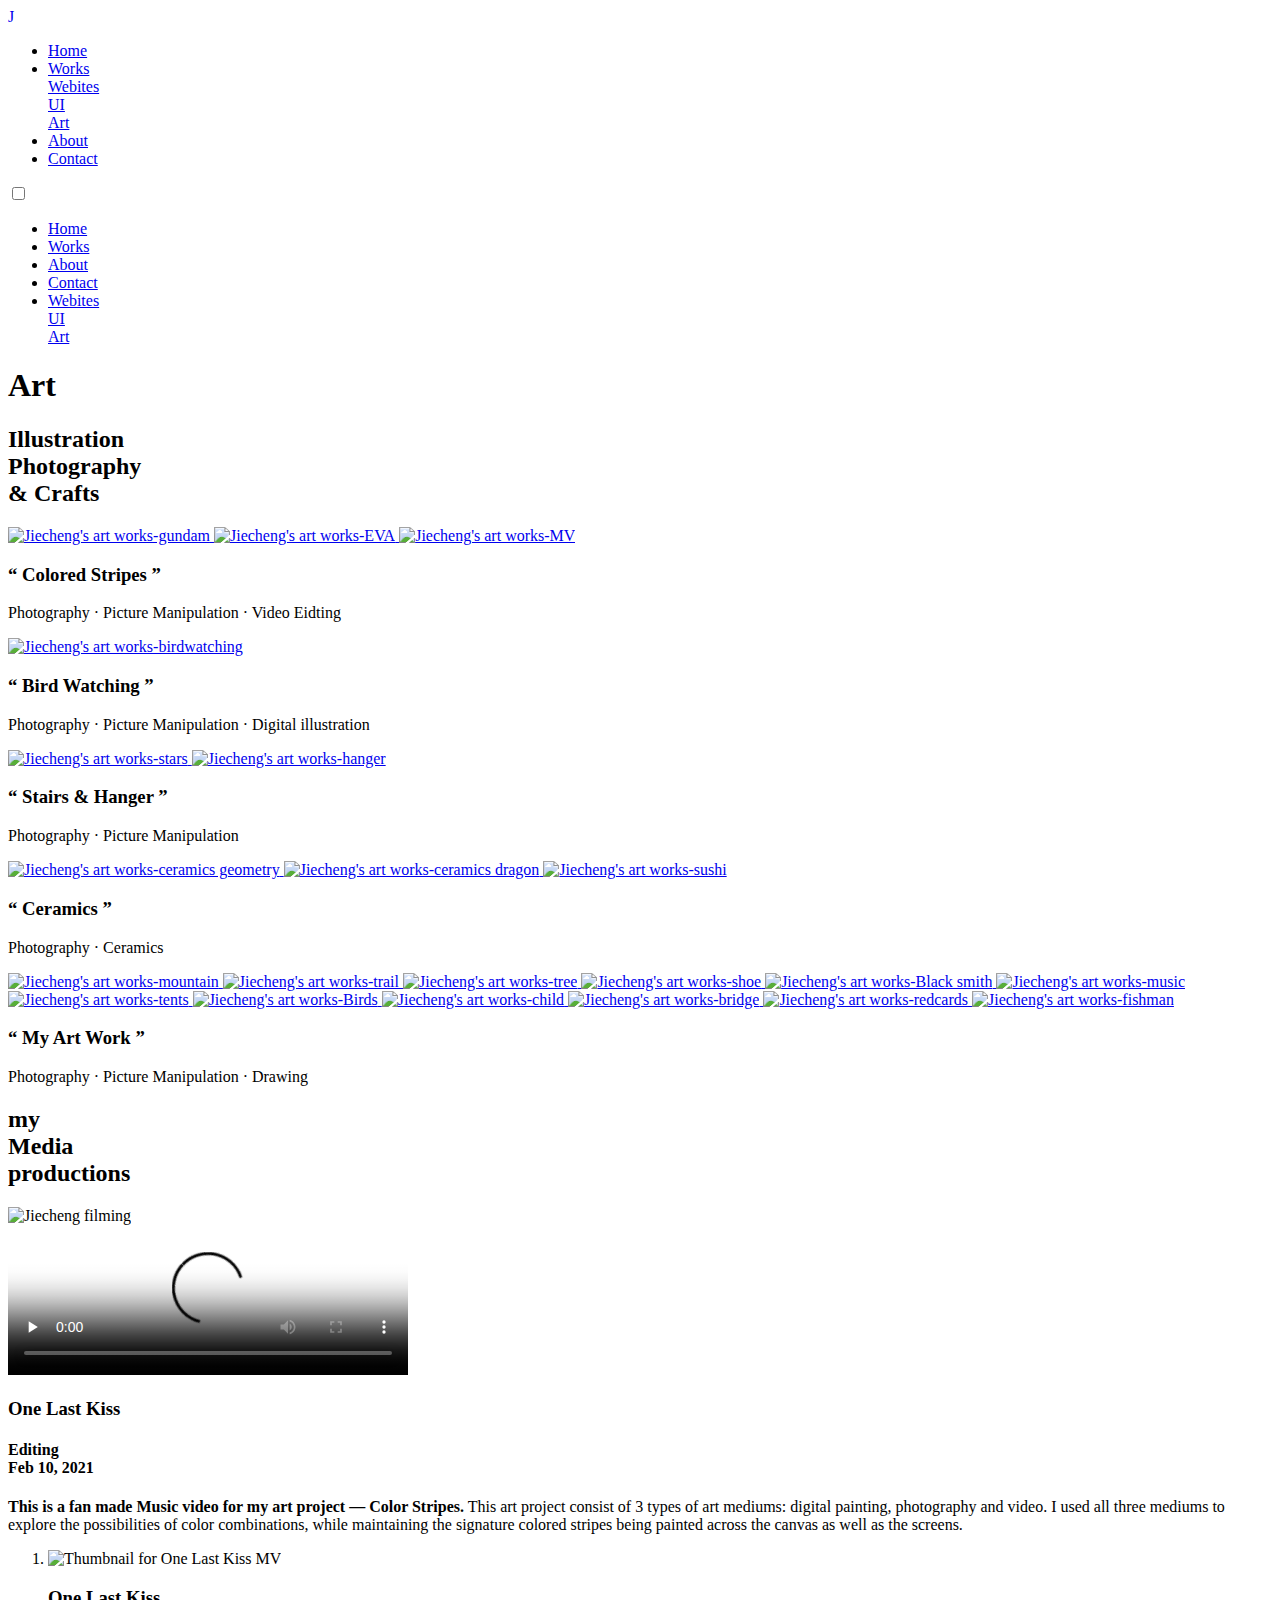
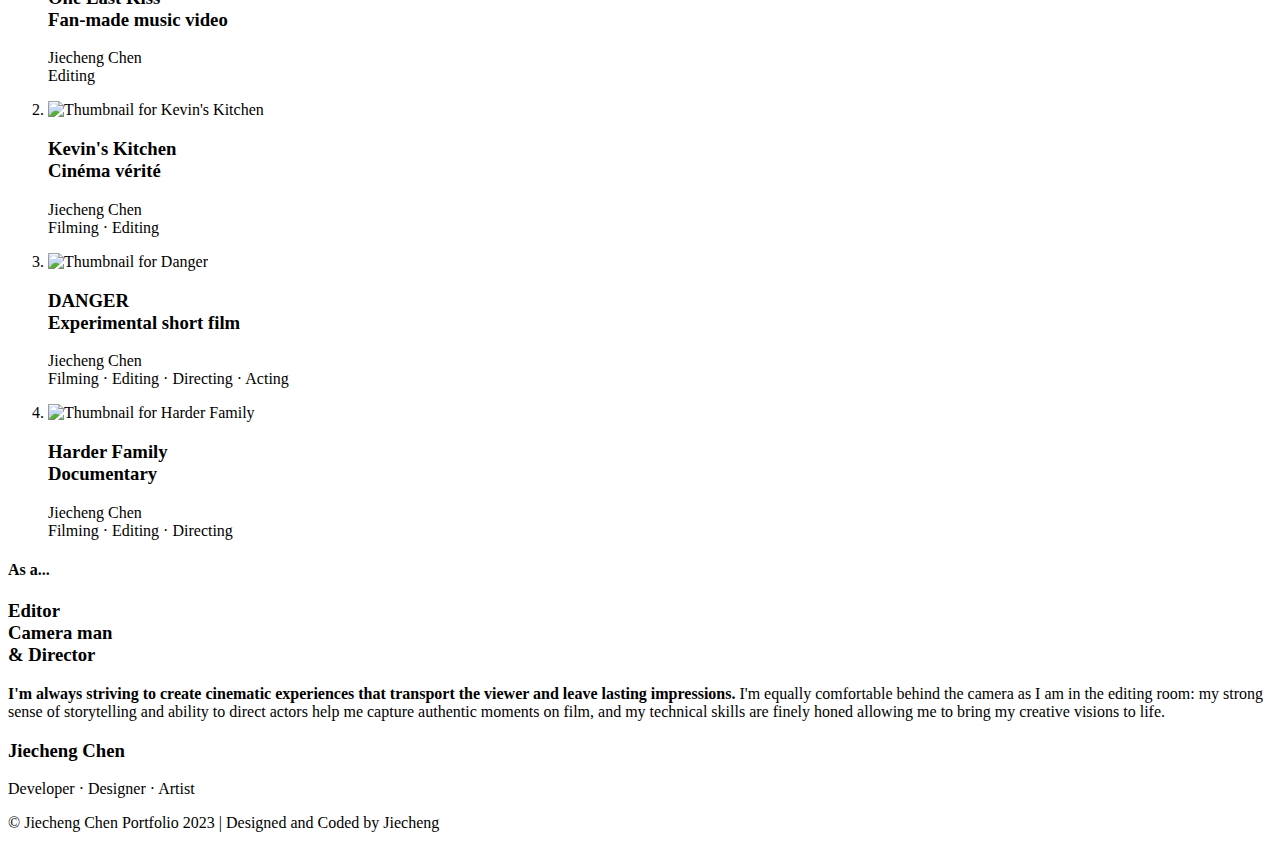
==== art.html @ a22ac4ec "html files" ====
<!DOCTYPE html>
<html lang="en">
    <head>
        
        <meta charset="utf-8" />
        <meta name="description" content="Jiecheng's personal portfolio site" />
	    <meta name="author" content="Jiecheng Chen" />
        <meta name="viewport" content="width=device-width, initial-scale=1.0" />
        <title>Jiecheng's portfolio</title>
        <link href="styles/art.css" rel="stylesheet" type="text/css"/>
        <link href="images/favicon.ico" rel="icon">
        <!-- Google tag (gtag.js) -->
        <script async src="https://www.googletagmanager.com/gtag/js?id=G-E2GLF40LL3"></script>
        <script>
            window.dataLayer = window.dataLayer || [];
            function gtag(){dataLayer.push(arguments);}
            gtag('js', new Date());

            gtag('config', 'G-E2GLF40LL3');
        </script>
    </head>
    <body>
        <div class="iconNav">        
            <a href="./index.html" style="text-decoration: none;">
                <div class="siteIcon">J</div>
            </a>
            
            <nav aria-label="main" class="navBar">
                <ul>
                    <li><a href="index.html">Home</a></li>
                    <li><a href="works.html">Works</a>
                        <div class="dropdown-content">
                            <a href="websites.html">Webites</a><br/>
                            <a href="ui.html" id="uiLink">UI</a><br/>
                            <a href="art.html" id="artLink">Art</a>
                        </div>
                    </li>
                    <li><a href="about.html">About</a></li>
                    <li><a href="contact.html">Contact</a></li>
                </ul>
            </nav>

            <input type="checkbox" class="menuCheck">
            <div class="hamburger">
                <span class="line" id="line1"></span>
                <span class="line" id="line2"></span>
            </div>
            <nav aria-label="phoneNav" class="phoneNav">
                <ul>
                    <li><a href="index.html">Home</a></li>
                    <li><a href="works.html">Works</a></li>
                    <li><a href="about.html">About</a></li>
                    <li><a href="contact.html">Contact</a></li>
                    <li>
                        <div>
                            <a href="websites.html">Webites</a><br/>
                            <a href="ui.html">UI</a><br/>
                            <a href="art.html">Art</a>
                        </div>
                    </li>
                </ul>
            </nav>
        </div>

        <header id="pageHeader">            
            <h1>Art</h1>
        </header>


        <main>
            <section id="art">
                <div id="artIntro">
                    <h2>Illustration <br><span>Photography</span><br>& Crafts</h2>
                </div>

                
                <section class="gallery">
                    <a href="./images/artGallery/Gundam.jpg" target="_blank">
                        <img src="./images/artGallery/Gundam.jpg" alt="Jiecheng's art works-gundam">    
                    </a>
                    <a href="./images/artGallery/EVA.jpeg" target="_blank">
                        <img src="./images/artGallery/EVA.jpeg" alt="Jiecheng's art works-EVA">
                    </a>
                    <a href="#videoDisplay" target="_blank">
                        <img src="./images/artGallery/MV.jpeg" alt="Jiecheng's art works-MV">
                    </a>
                    
                </section>
                <h3 class="galleryH">&ldquo; Colored Stripes &rdquo;</h3>
                <p class="galleryP">Photography · Picture Manipulation · Video Eidting</p>

                <section class="gallery">
                    <a href="./images/artGallery/birdWatching.jpeg" target="_blank">
                        <img src="./images/artGallery/birdWatching.jpeg" alt="Jiecheng's art works-birdwatching">
                    </a>
                </section>
                <h3 class="galleryH">&ldquo; Bird Watching &rdquo;</h3>
                <p class="galleryP">Photography · Picture Manipulation · Digital illustration</p>

                <section class="gallery">
                    <a href="./images/artGallery/Stairs.jpg" target="_blank">
                        <img src="./images/artGallery/Stairs.jpg" alt="Jiecheng's art works-stars">
                    </a>
                    <a href="./images/artGallery/hanger.jpeg" target="_blank">
                        <img src="./images/artGallery/hanger.jpeg" alt="Jiecheng's art works-hanger">
                    </a>
                </section>
                <h3 class="galleryH">&ldquo; Stairs & Hanger &rdquo;</h3>
                <p class="galleryP">Photography · Picture Manipulation</p>

                <section class="gallery">
                    <a href="./images/artGallery/Ceramics.jpeg" target="_blank">
                       <img src="./images/artGallery/Ceramics.jpeg" alt="Jiecheng's art works-ceramics geometry"> 
                    </a>
                    <a href="./images/artGallery/dragon.jpeg" target="_blank">
                        <img src="./images/artGallery/dragon.jpeg" alt="Jiecheng's art works-ceramics dragon">
                    </a>
                    <a href="./images/artGallery/sushi.jpg" target="_blank">
                        <img src="./images/artGallery/sushi.jpg" alt="Jiecheng's art works-sushi">
                    </a>
                    
                </section>
                <h3 class="galleryH">&ldquo; Ceramics &rdquo;</h3>
                <p class="galleryP">Photography · Ceramics</p>


                <section id="bigGallery">
                    <a href="./images/artGallery/ladyMountain.jpg" target="_blank">
                        <img src="./images/artGallery/ladyMountain.jpg" alt="Jiecheng's art works-mountain">
                    </a>
                    <a href="./images/artGallery/yellowTrail.jpg" target="_blank">
                        <img src="./images/artGallery/yellowTrail.jpg" alt="Jiecheng's art works-trail">
                    </a>
                    <a href="./images/artGallery/bigTree.jpg" target="_blank">
                        <img src="./images/artGallery/bigTree.jpg" alt="Jiecheng's art works-tree">
                    </a>
                    <a href="./images/artGallery/Shoe.jpg" target="_blank">
                        <img src="./images/artGallery/Shoe.jpg" alt="Jiecheng's art works-shoe">
                    </a>
                    <a href="./images/artGallery/BlackSmith.jpg" target="_blank">
                        <img src="./images/artGallery/BlackSmith.jpg" alt="Jiecheng's art works-Black smith">
                    </a>
                    <a href="./images/artGallery/oldMusician.jpeg" target="_blank">
                        <img src="./images/artGallery/oldMusician.jpeg" alt="Jiecheng's art works-music">
                    </a>
                    <a href="./images/artGallery/tents.jpeg" target="_blank">
                        <img src="./images/artGallery/tents.jpeg" alt="Jiecheng's art works-tents">
                    </a>
                    <a href="./images/artGallery/birds.jpeg" target="_blank">
                        <img src="./images/artGallery/birds.jpeg" alt="Jiecheng's art works-Birds">
                    </a>
                    <a href="./images/artGallery/kid.jpg" target="_blank">
                        <img src="./images/artGallery/kid.jpg" alt="Jiecheng's art works-child">
                    </a>
                    <a href="./images/artGallery/oldManBridge.jpg" target="_blank">
                        <img src="./images/artGallery/oldManBridge.jpg" alt="Jiecheng's art works-bridge">
                    </a>
                    <a href="./images/artGallery/redCards.jpeg" target="_blank">
                        <img src="./images/artGallery/redCards.jpeg" alt="Jiecheng's art works-redcards">
                    </a>
                    <a href="./images/artGallery/fishman.jpg" target="_blank">
                        <img src="./images/artGallery/fishman.jpg" alt="Jiecheng's art works-fishman">
                    </a>
                    
                </section>

                <h3 class="galleryH">&ldquo; My Art Work &rdquo;</h3>
                <p class="galleryP">Photography · Picture Manipulation · Drawing</p>

            </section>

            <section  id="media">
                <div id="mediaHeader">
                    <h2> my<br><span>Media</span><br> productions</h2>
                    <img src="./images/artGallery/filming.jpg" alt="Jiecheng filming">
                </div>
                
                <noscript>
                        <h3>Oopsie, looks like JavaScript is disabled. No worries, you can download my videos with the following links!</h3>       
                        <ul>
                            <li><a href="./media/OneLastKissMV.webm" >One Last Kiss</a> Fan-made Music video</li>
                            <li><a href="./media/KevinsKitchen.webm" target="_blank">Kevin's Kitchen</a> Cinéma vérité</li>
                            <li><a href="./media/Danger.webm" target="_blank">Danger</a> Experimental short film</li>
                            <li><a href="./media/HardFamily.webm" target="_blank">Harder Family</a> Documentary</li>
                        </ul>
                </noscript>
                <section id="videoDisplay">
                    
                    <div id="videoDescription">
                        <video width="400" preload="none" poster="./images/artGallery/MV.jpeg" controls>
                            <source src="./media/OneLastKissMV.webm">
                            Your browser does not support HTML video.
                        </video>
                        <h3>One Last Kiss</h3>
                        <h4>Editing<br>Feb 10, 2021</h4>
                        <p class="sec"><strong>This is a fan made Music video for my art project — Color Stripes.</strong>
                             This art project consist of 3 types of art mediums: digital painting, photography and video. 
                             I used all three mediums to explore the possibilities of color combinations,
                              while maintaining the signature colored stripes being painted across the canvas as well as the screens.</p>
                    </div>
                    
                    <div>
                        <ol id="videoList">
                            <li id="mv">
                                <img src="./images/artGallery/MV.jpeg" alt="Thumbnail for One Last Kiss MV">
                                <h3><strong>One Last Kiss</strong> <br>Fan-made music video </h3>
                                <p>Jiecheng Chen<br>
                                    <span>Editing</span>
                                </p>
                                
                            </li>
                            <li id="kitchen">
                                <img src="./images/artGallery/Kitchen.jpg" alt="Thumbnail for Kevin's Kitchen">
                                <h3><strong>Kevin's Kitchen</strong> <br>Cinéma vérité</h3>
                                <p>Jiecheng Chen<br>
                                    <span>Filming · Editing</span>
                                </p>
                            </li>
                            <li id="danger">
                                <img src="./images/artGallery/Danger.jpeg" alt="Thumbnail for Danger">
                                <h3><strong>DANGER</strong> <br>Experimental short film</h3>
                                <p>Jiecheng Chen<br>
                                    <span>Filming · Editing · Directing · Acting</span>
                                </p>
                            </li>
                            <li id="family">
                                <img src="./images/artGallery/family.jpg" alt="Thumbnail for Harder Family">
                                <h3><strong>Harder Family</strong> <br>Documentary</h3>
                                <p>Jiecheng Chen<br>
                                    <span>Filming · Editing · Directing</span>
                                </p>                           
                            </li>
                        </ol>
                        <section id="mediaIntro">
                            <h4>As a...</h4>
                            <h3>Editor<br> 
                                Camera man<br>
                                & Director</h3>
                            <P><strong> I'm always striving to create cinematic experiences that transport the viewer and leave lasting impressions.</strong> 
                                I'm equally comfortable behind the camera as I am in the editing room: my strong sense of storytelling and ability to direct actors help me capture authentic moments on film, 
                                and my technical skills are finely honed allowing me to bring my creative visions to life. 
                            </P>
                        </section>    
                    </div>
                    

                </section>
            </section>

        </main>


        <footer>
            <h3>Jiecheng Chen</h3>
            <p>Developer · Designer · Artist</p>
            <p id="copyright">&copy; Jiecheng Chen Portfolio 2023 | Designed and Coded by Jiecheng</p>
        </footer>
    </body>
    <script type="module">
        import {changeVideo} from './scripts/art.js';
        document.getElementById('mv').addEventListener('click', function(){changeVideo('mv');});
        document.getElementById('kitchen').addEventListener('click',function(){changeVideo('kitchen');});
        document.getElementById('danger').addEventListener('click',function(){changeVideo('danger');});
        document.getElementById('family').addEventListener('click', function(){changeVideo('family');});
    </script>



</html>
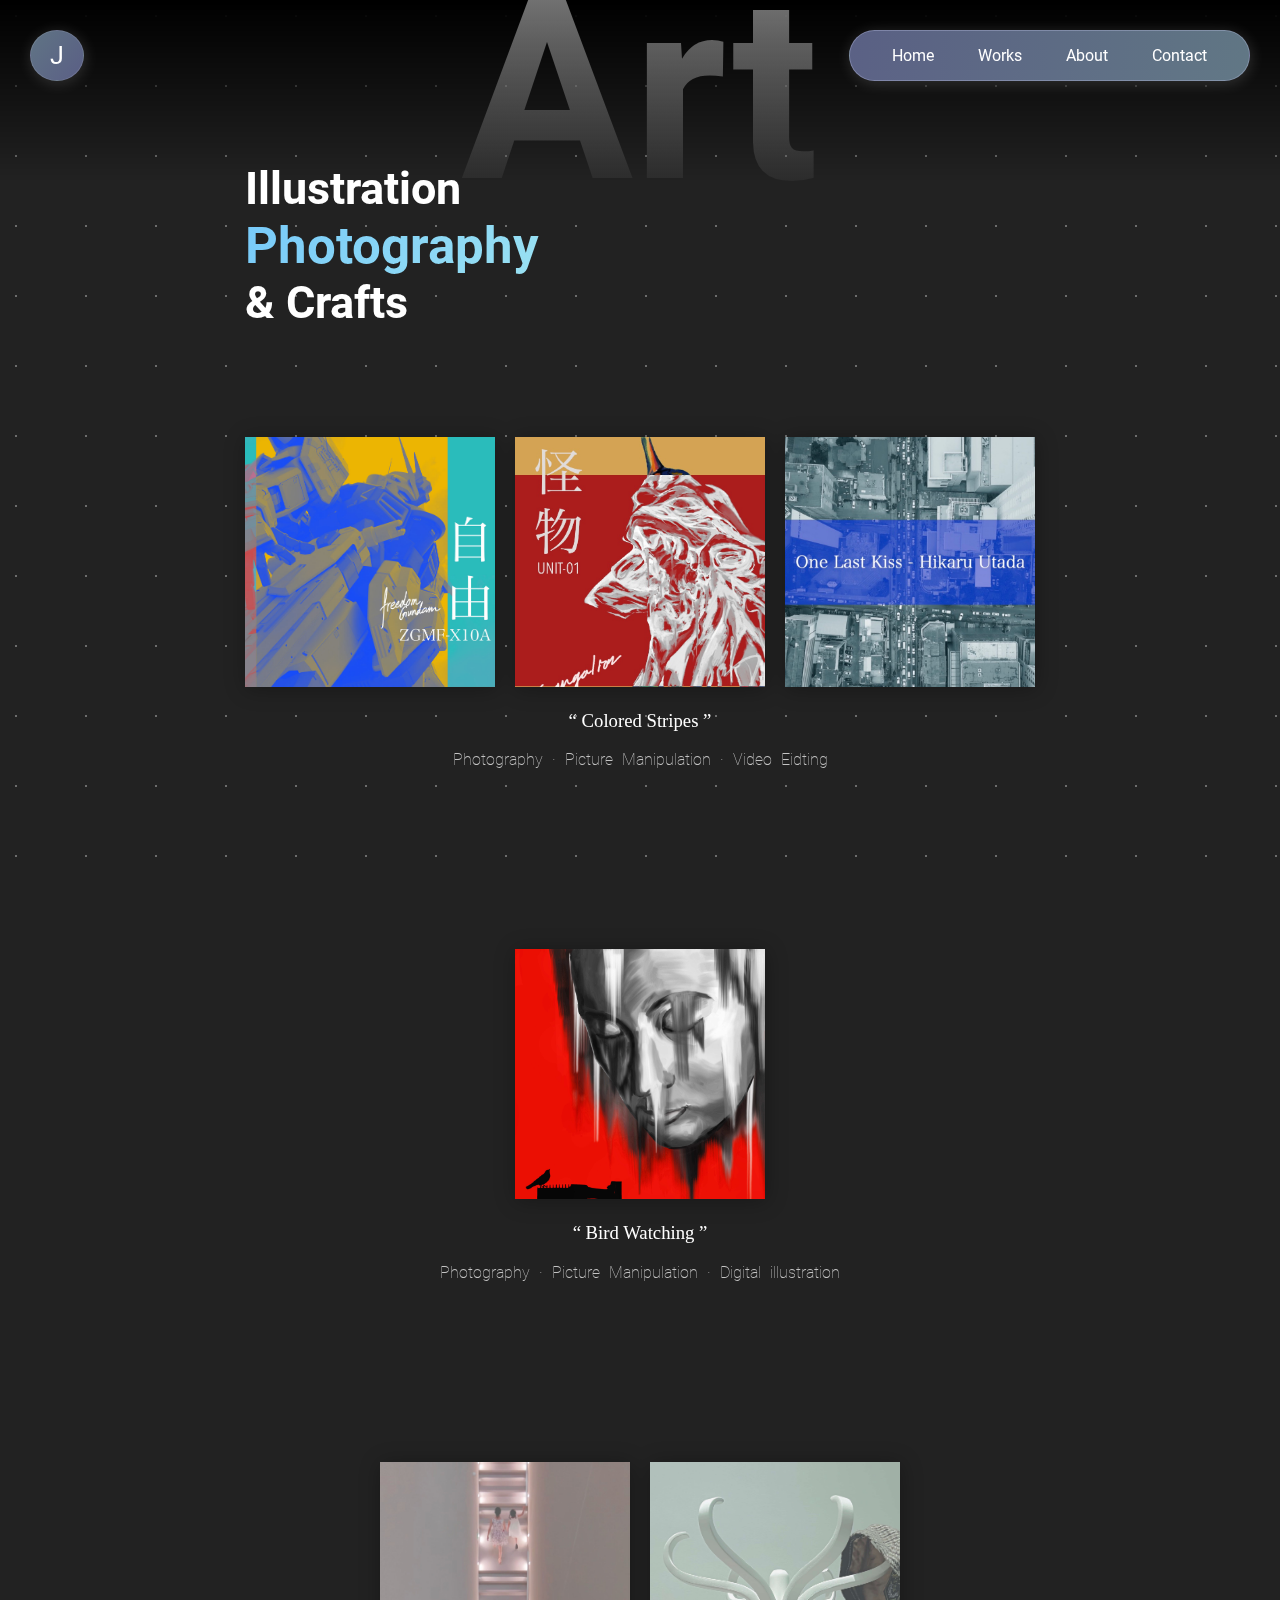
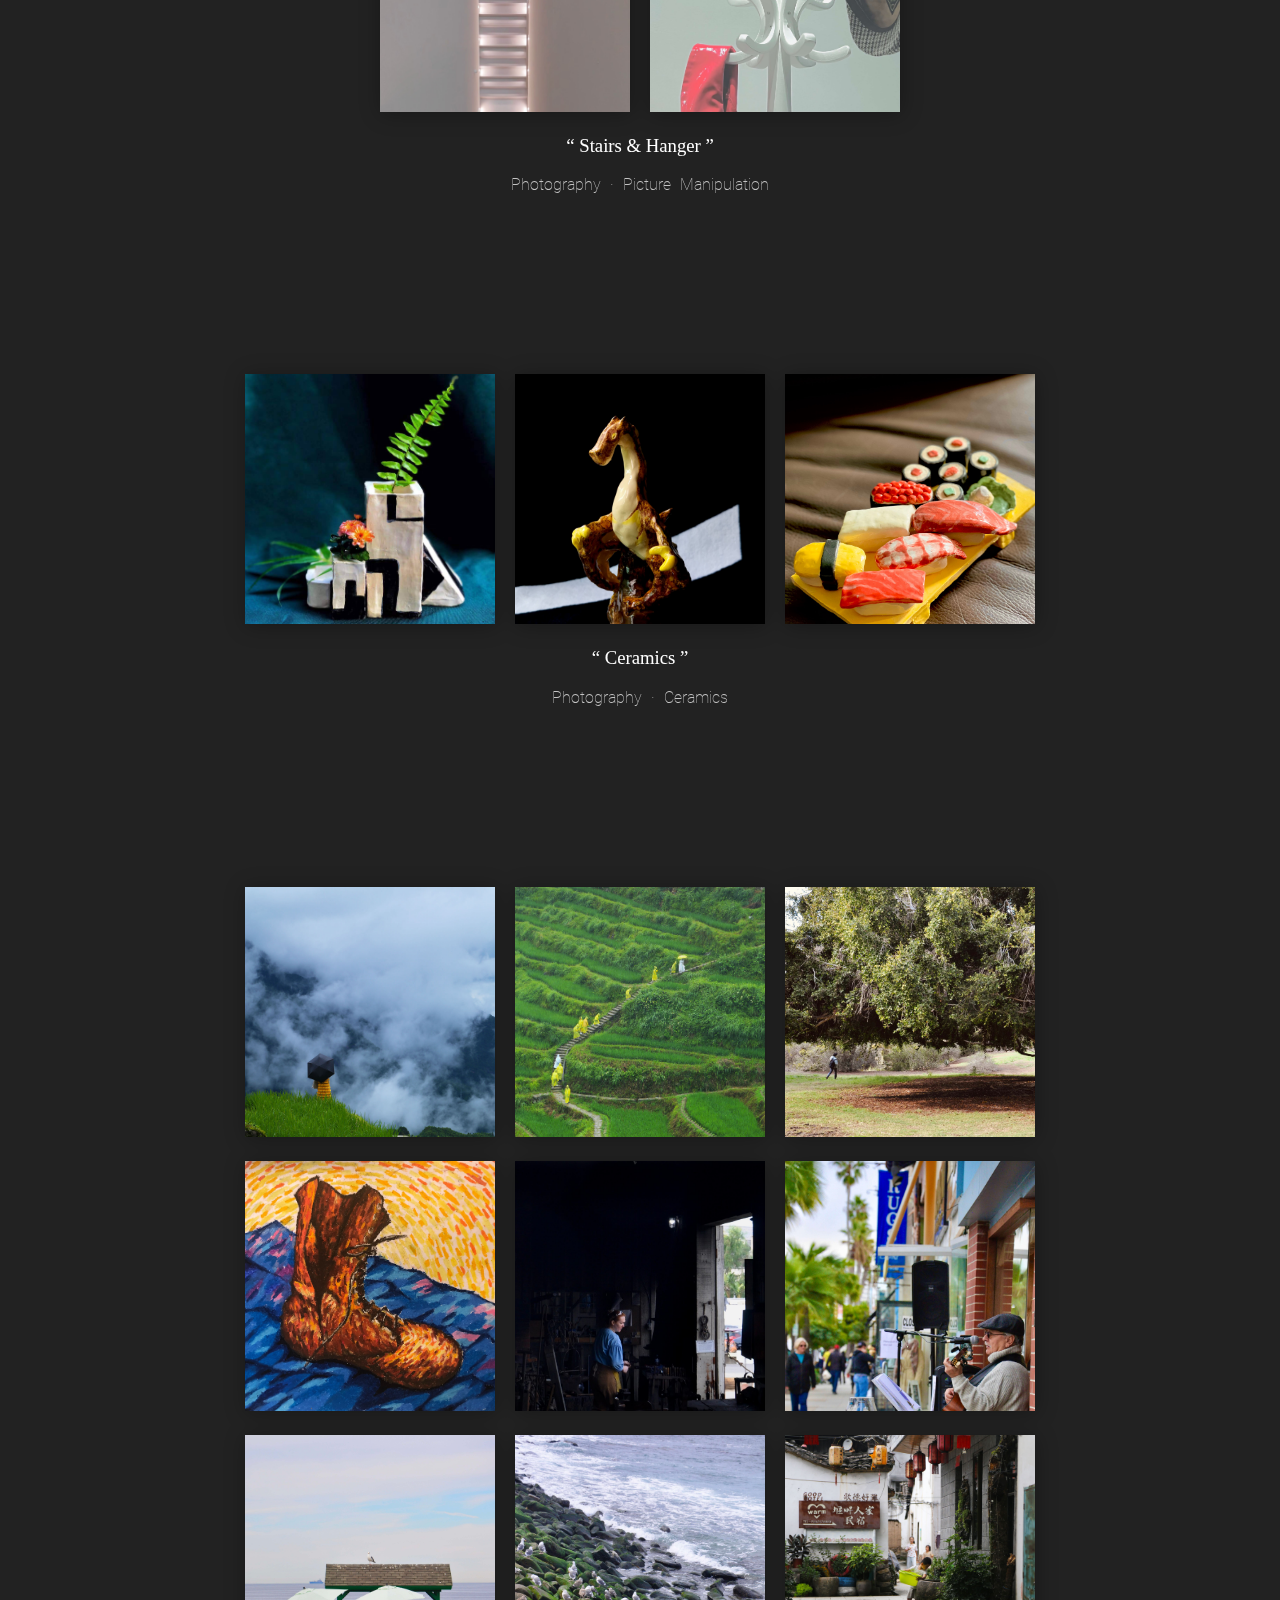
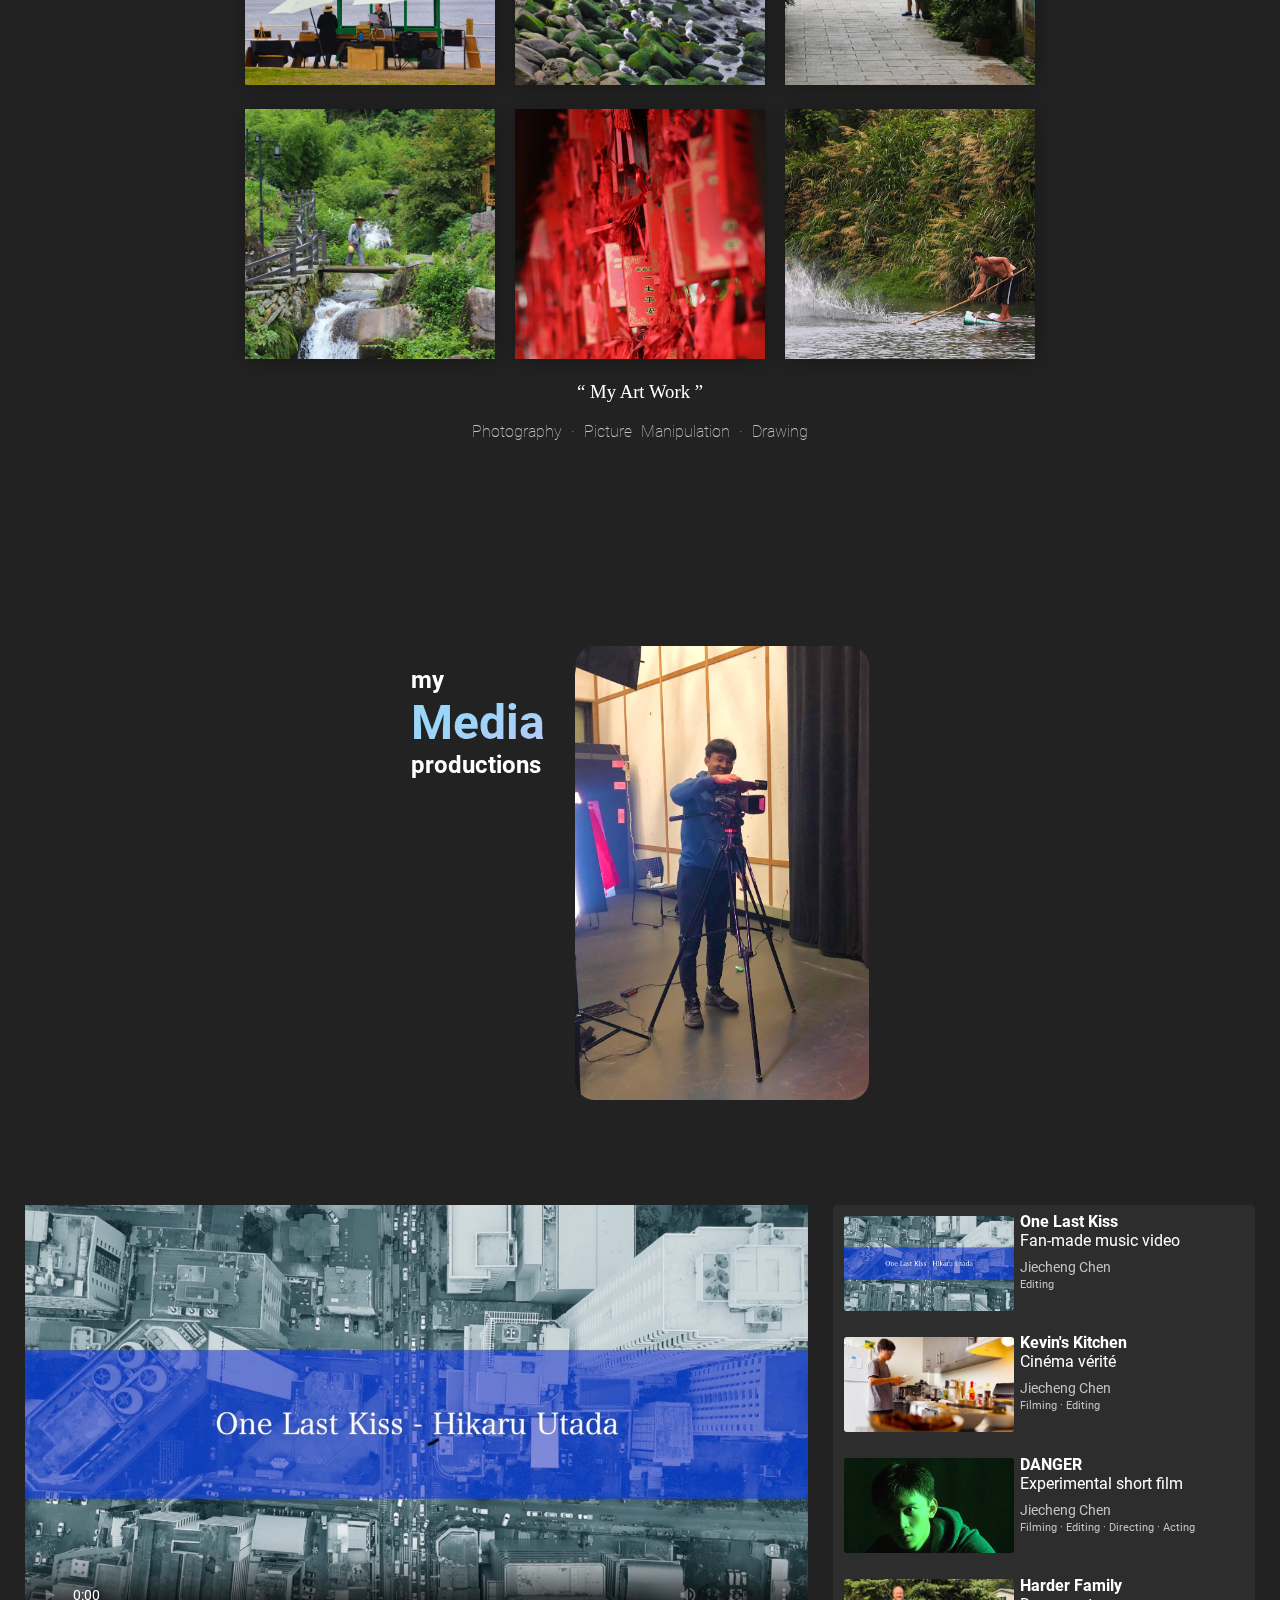
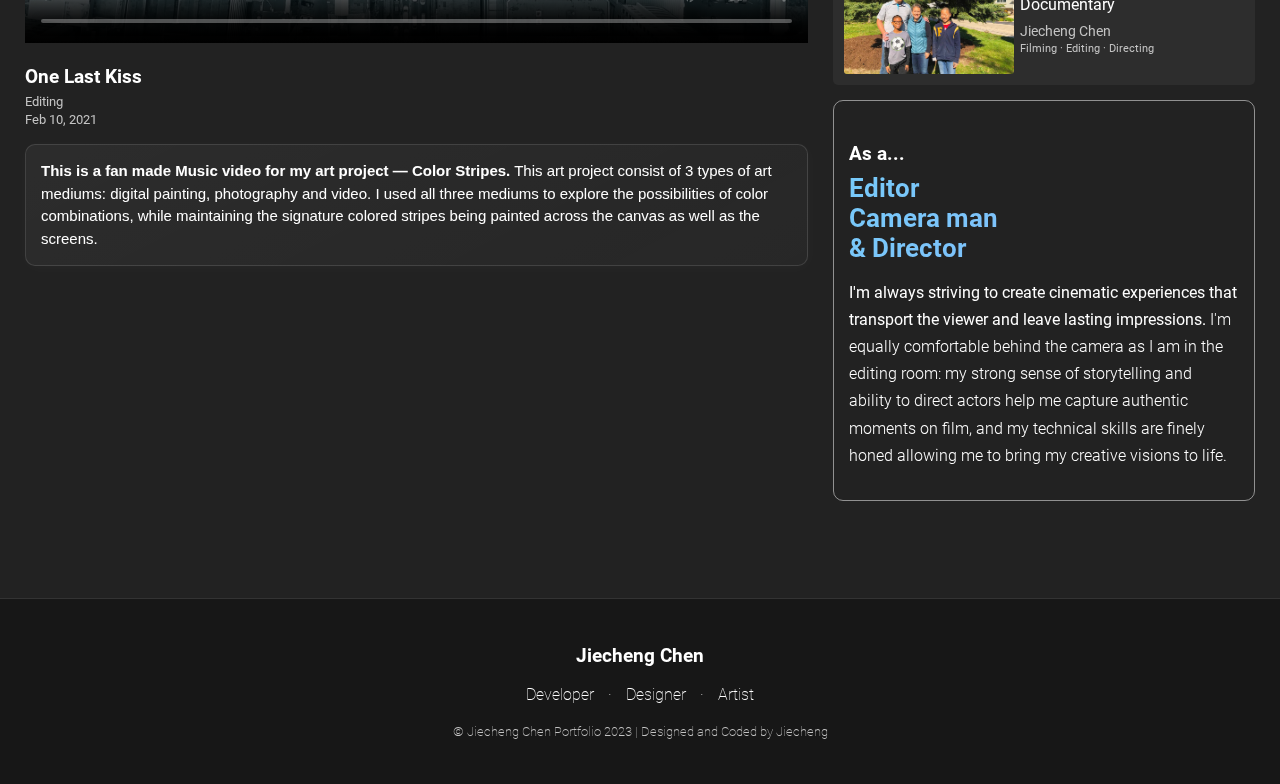
==== commit edfd2215: "video fix test 1" ====
--- a/art.html
+++ b/art.html
@@ -187,7 +187,7 @@
                 <section id="videoDisplay">
                     
                     <div id="videoDescription">
-                        <video width="400" preload="none" poster="./images/artGallery/MV.jpeg" controls>
+                        <video width="400" poster="./images/artGallery/MV.jpeg" controls="ture" playsinline>
                             <source src="./media/OneLastKissMV.webm">
                             Your browser does not support HTML video.
                         </video>
--- a/styles/art.css
+++ b/styles/art.css
@@ -0,0 +1,346 @@
+@import url(global.css);
+body{
+    background-attachment: fixed;
+}
+main{
+    margin-top: 18vh;
+
+}
+
+
+/* Art */
+#art h3, #art p{
+    text-align: center;
+    
+}
+#art p{
+    color: #c4c4c4;
+}
+
+#artIntro{
+    /* display: flex;
+    justify-content: center;
+    align-items: center;
+    margin-bottom: 60px;
+    flex-wrap: wrap; */
+}
+#artIntro h2{
+    font-size: 2.8rem;
+    max-width: 790px;
+    width: 95vw;
+    margin-left: auto;
+    margin-right:auto;
+    margin-bottom: 12vmin;
+}
+#artIntro h2 span{
+    font-size: 3.2rem;
+    background: linear-gradient(130.24deg, #77cafa , #bcf8ea , #a494fd, #77cafa );
+    background-size: 600% 600%;
+    animation: gradient 18s ease infinite;
+    -webkit-text-fill-color: transparent;
+    -webkit-background-clip: text;
+}
+
+#artIntro div{
+    width: 20rem;
+
+    padding:25px;
+    margin-left: 4vw;
+    /* visibility: hidden; */
+
+}
+#artIntro h3, #artIntro p{
+    text-align: left;
+}
+#artIntro p{
+    line-height: 1.7;
+}
+
+
+.gallery{
+    width: 95vw;
+    max-width: 790px;
+    margin-left: auto;
+    margin-right: auto;
+    /* display: grid;
+    grid-template-columns: repeat(3, 1fr);
+    grid-template-rows: 1fr;
+    grid-column-gap: 20px;
+    justify-items: center; */
+    display: flex;
+    justify-content: center;
+    flex-wrap: wrap;
+    gap: 20px;
+
+}
+
+.gallery img, #bigGallery img{
+    width: 250px;
+    height: 250px;
+    object-fit: cover;
+    object-position: center top;
+    transition: transform .2s;
+    box-shadow: 1px 2px 20px rgba(0, 0, 0, 0.3);
+    /* border: 8px solid #ffffff24; */
+    
+}
+.gallery img:hover, #bigGallery img:hover{
+    transform: scale(0.95);
+}
+
+.galleryH{
+    font-weight: 400;
+    font-family: Georgia, 'Times New Roman', Times, serif;
+}
+.galleryP{
+    margin-bottom: 20vmin;
+    font-weight: 100;
+    word-spacing: 5px;
+    
+}
+
+
+
+#bigGallery{
+    width:100%;
+    max-width: 790px;
+    grid-row-gap: 20px;
+    grid-column-gap: 20px;
+    margin-left:auto;
+    margin-right:auto;
+    display:grid;
+    grid-template-columns: repeat(3, 1fr);
+    justify-items: center;
+}
+
+
+
+
+/* Media */
+#media{
+    padding: 25px;
+    margin-bottom: 8vmin;
+}
+#mediaHeader{
+    display: flex;
+    justify-content: center;
+    margin-bottom: 10vmin;
+}
+#mediaHeader img{
+    display: block;
+    border-radius: 20px;
+    margin-left: 30px;
+    width: 23vw;
+    min-width: 200px;
+    object-fit: cover;
+}
+
+
+#media h2{
+    font-size: 1.5rem;
+}
+#media h2 span{
+    font-size: 3rem;
+    background: linear-gradient(160.24deg, #9ad6f9 13.69%, #e6b5fd 57.91%, #8b9cfb 100%);
+    background-size: 300% 300%;
+    animation: gradient 5s ease infinite;
+    -webkit-text-fill-color: transparent;
+    -webkit-background-clip: text; 
+}
+
+
+noscript a{
+    color: white;
+    text-decoration: underline;
+}
+
+#videoDisplay{
+    padding-top: 15px;
+    display: grid;
+    gap: 25px;
+    grid-template-columns: 1.3fr 0.7fr;
+    grid-template-rows: 1fr;
+}
+#videoDisplay video{
+    width: 100%;
+    /* max-width: 1280px; */
+    /* max-width: 950px; */
+    background-color: white;
+}
+#videoList{
+    margin: 0;
+    padding-left: 0;
+    background-color: rgba(255, 255, 255, 0.05); 
+    backdrop-filter: blur(20px);
+    border-radius: 5px;
+    max-width: 500px;
+}
+#videoList li{
+    max-width: 500x;
+    min-width: 342px;
+    list-style-type: none;
+    display: grid;
+    grid-template-columns: 170px 1.1fr;
+    grid-template-rows: 0.5fr 1.5fr;
+    grid-column-gap: 6px;
+    align-items: start;
+    margin-bottom: 5px;
+    /* background-color: rgba(255, 255, 255, 0.05); */
+    padding-left: 11px;
+    padding-right: 11px;
+    border-radius: 5px;
+} 
+#videoList li img{
+    grid-area: 1 / 1 / 3 / 2;
+    width: 170px;
+    height: 95px;
+    border-radius: 3px;
+    font-weight: 300;
+    margin-top: auto;
+    margin-bottom: auto;
+    object-fit: cover;
+}
+#videoList li h3{
+    grid-area: 1 / 2 / 2 / 3;
+    margin:0;
+    margin-top: 7px;
+    font-size: 16px;
+    font-weight: 400;
+}
+#videoList li p{
+    grid-area: 2 / 2 / 3 / 3;
+    margin:0;
+    margin-top: 9px;
+    color: #c4c4c4;
+    font-size: 14px;
+    font-weight: 400;
+    vertical-align: text-top;
+}
+#videoList li p span{
+    font-size: 11px;
+    font-style: normal;
+}
+#videoList li:hover{
+    background-color: rgba(255, 255, 255, 0.123);
+    transition: 0.2s;
+}
+
+#videoDescription h3{
+    margin-bottom: 5px;
+}
+
+#videoDescription h4{
+    color:#c4c4c4;
+    font-size: 13px;
+    font-weight: 400;
+    margin: 0;
+    line-height: 1.4;
+}
+#videoDescription p{
+    font-family: sans-serif;
+    min-height: 70px;
+    padding: 15px;
+    border-radius: 10px;
+    font-size: 15px;
+    font-weight: 400;
+    line-height: 1.5;
+}
+
+
+
+
+
+#mediaIntro{
+    border: 1px solid rgba(255, 255, 255, 0.5);
+    padding: 15px;
+    border-radius: 10px;
+    margin-top: 15px;
+    max-width: 470px;
+}
+#mediaIntro h4{
+    margin-bottom: 0;
+    font-size: 1.2rem;
+}
+
+#mediaIntro h3{
+    font-size: 1.6rem;
+    margin-top:8px;
+    margin-bottom: 5px;
+    background: linear-gradient(130.24deg, #77cafa , #a494fd, #f19fff );
+    background-size: 600% 600%;
+    animation: gradient 18s ease infinite;
+    -webkit-text-fill-color: transparent;
+    -webkit-background-clip: text;
+}
+
+#mediaIntro p{
+    font-weight: 300;
+    line-height: 1.7;
+}
+
+
+/* Responsive Design */
+@media only screen and (max-width: 815px){
+    #bigGallery{
+        width: 100%;
+        max-width: 520px;
+        grid-template-columns: repeat(auto-fit, minmax(250px,1fr));
+    }
+} 
+
+
+@media only screen and (max-width: 767px), 
+screen and (max-height: 480px){
+    /* art */
+    #artIntro h2{
+        font-size: 5vmin;
+    }
+    #artIntro h2 span{
+        font-size: 8vmin;
+    }
+
+    /* media */
+    @media only screen and (orientation: portrait){
+        #mediaHeader{
+            display: block;
+        }
+        #mediaHeader img{
+            margin-left: auto;
+            margin-right: auto;
+        }
+    }
+    @media only screen and (orientation: landscape){
+        
+    }
+
+    
+    #videoDisplay{
+        display: block;
+    }
+    #videoList{
+
+        max-width: 100%;
+    }
+    #mediaIntro{
+        max-width: 100%;
+    }
+
+    @media only screen and (max-width: 405px){
+        #videoList li{
+            grid-template-columns: 1.1fr 0.9fr;
+            min-width: 0px;
+        }
+        #videoList li img{
+            width: 100%;
+        } 
+
+        #videoList li h3{
+            font-size: 4vw;
+        }
+        #videoList li p{
+            font-size: 3.7vw;
+        }
+    }
+    
+
+}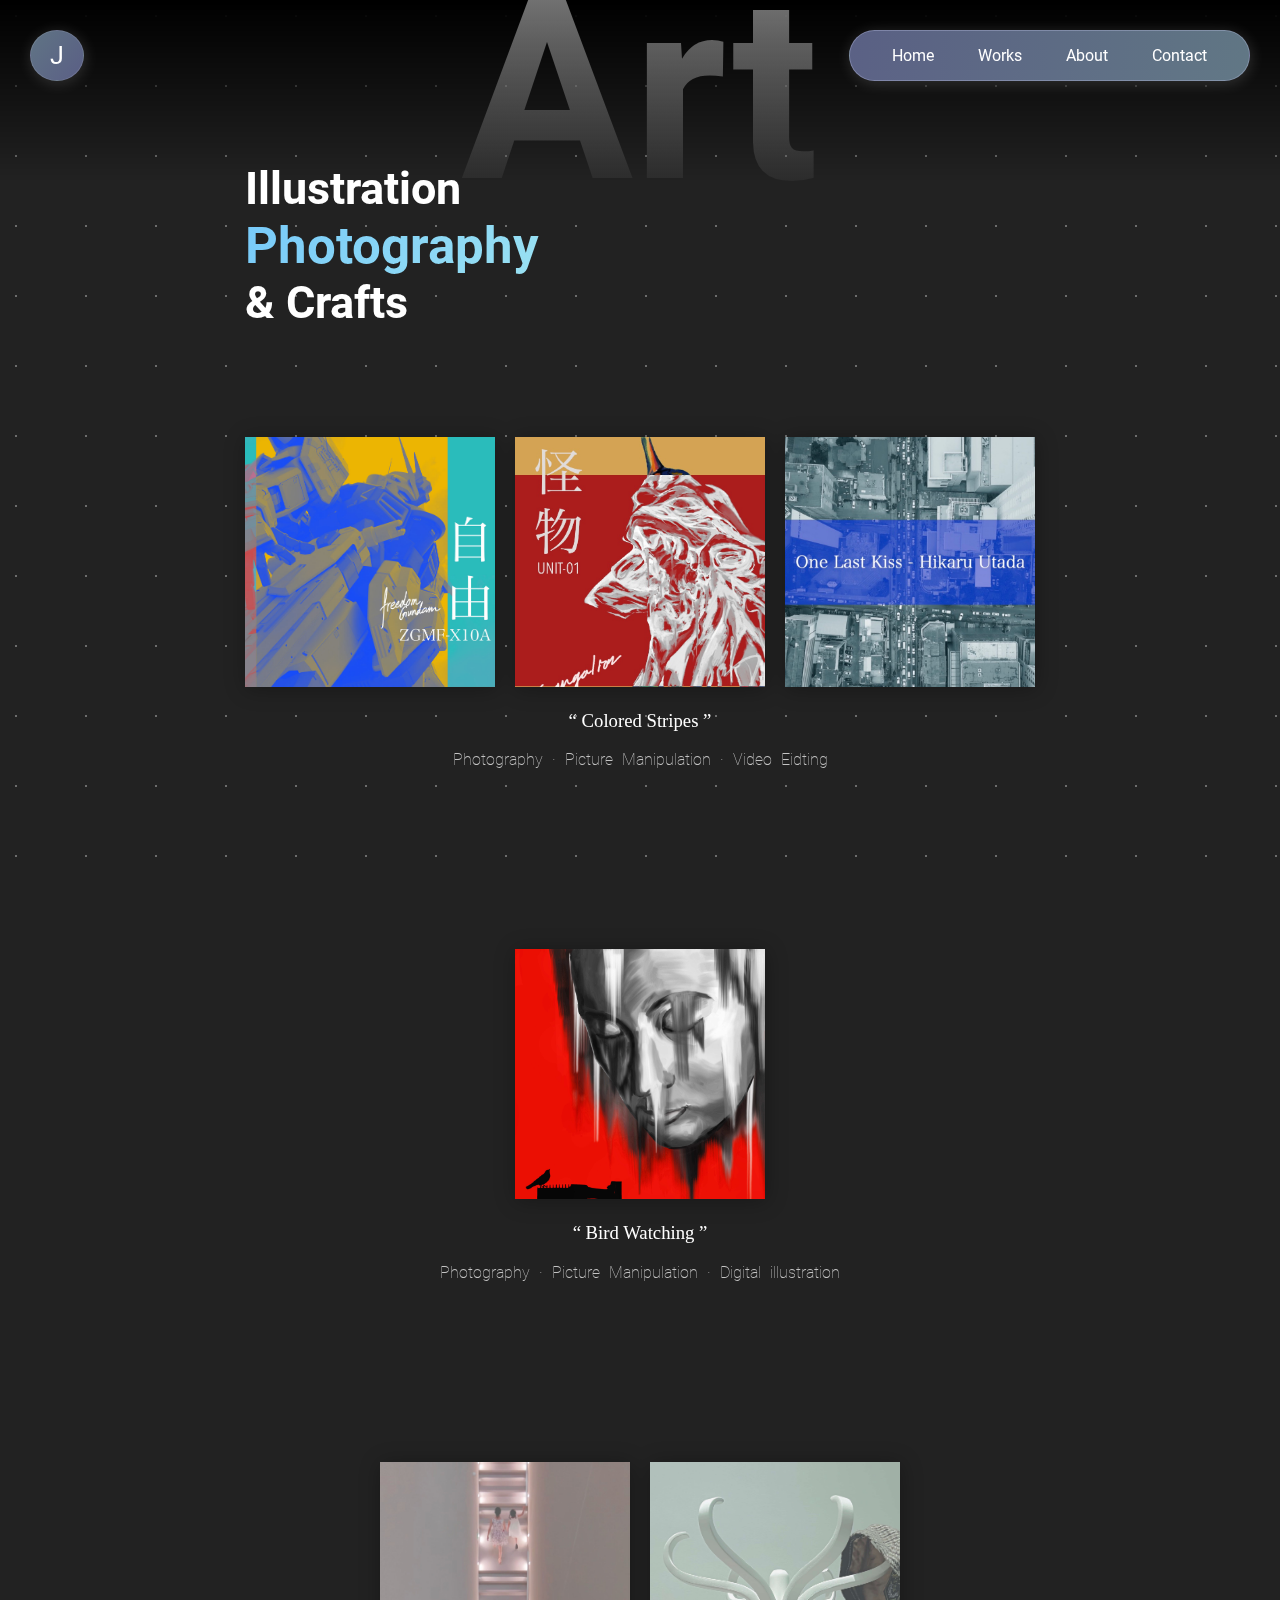
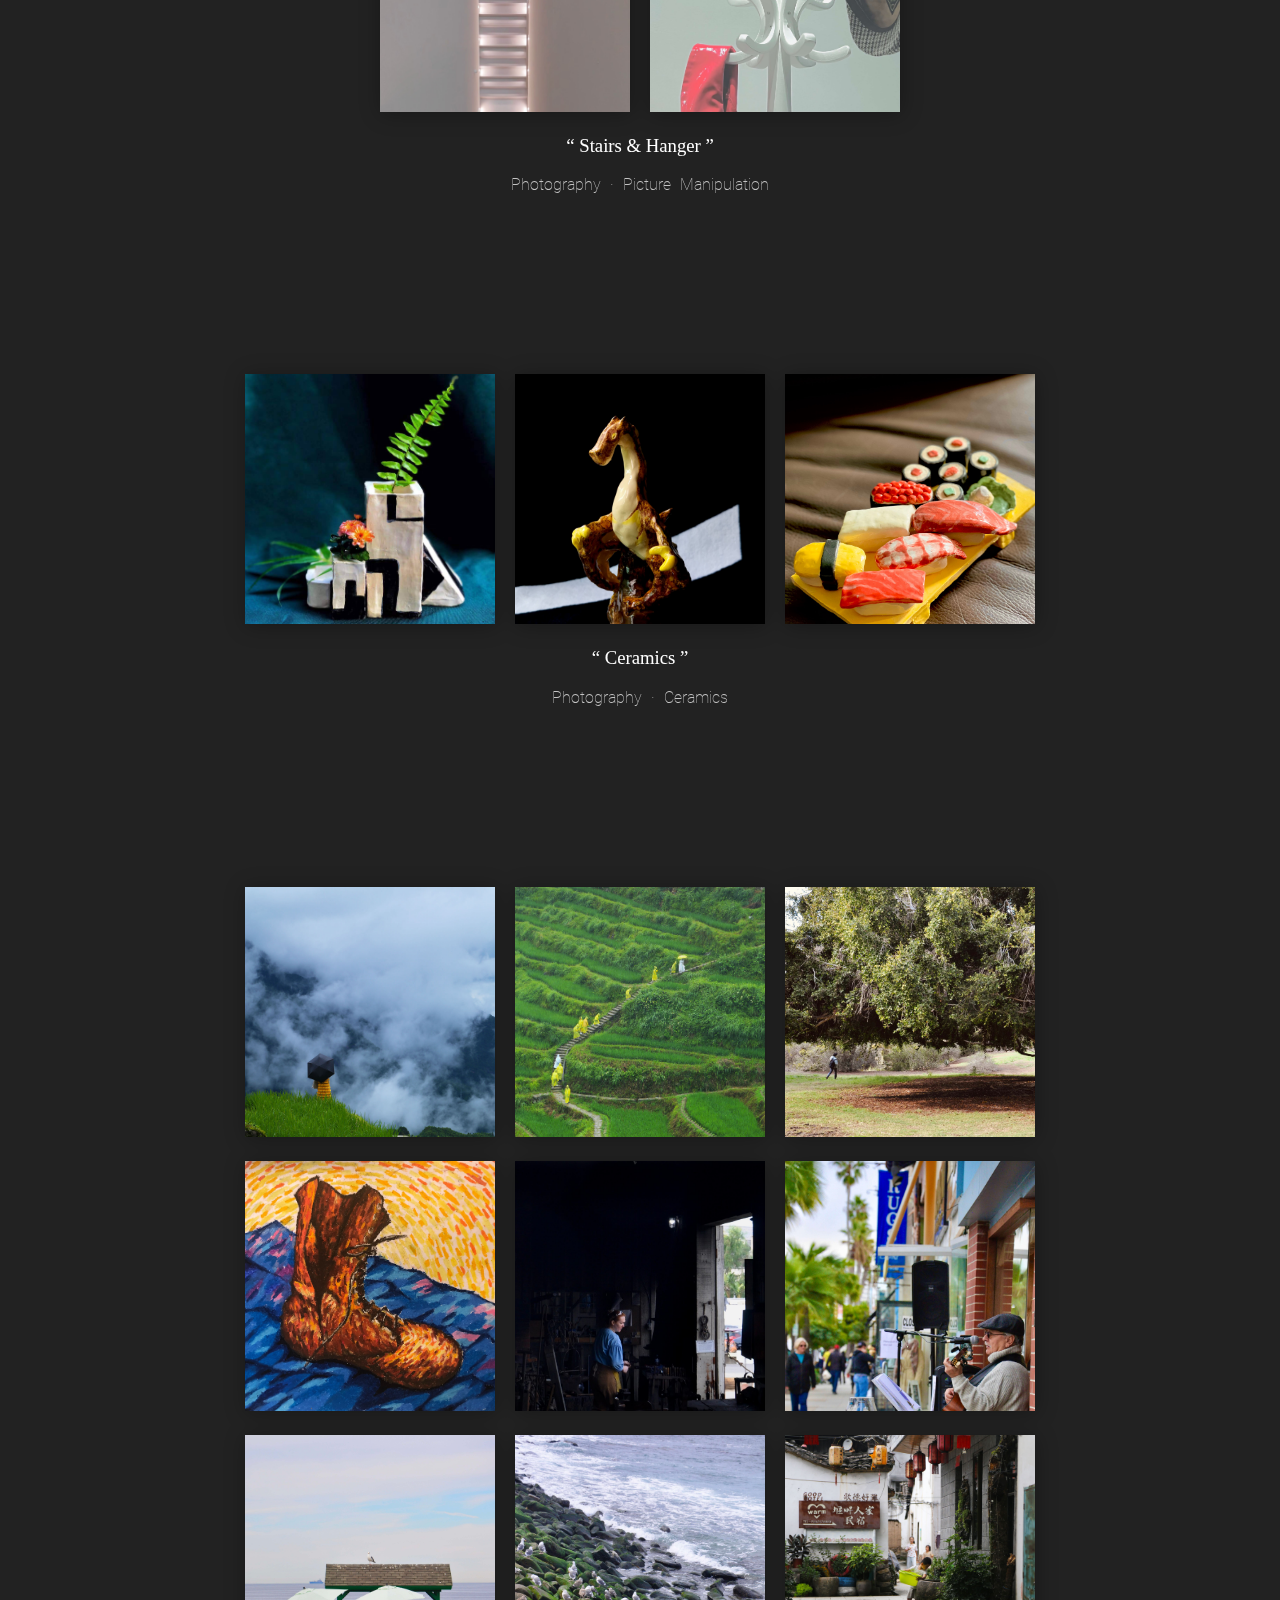
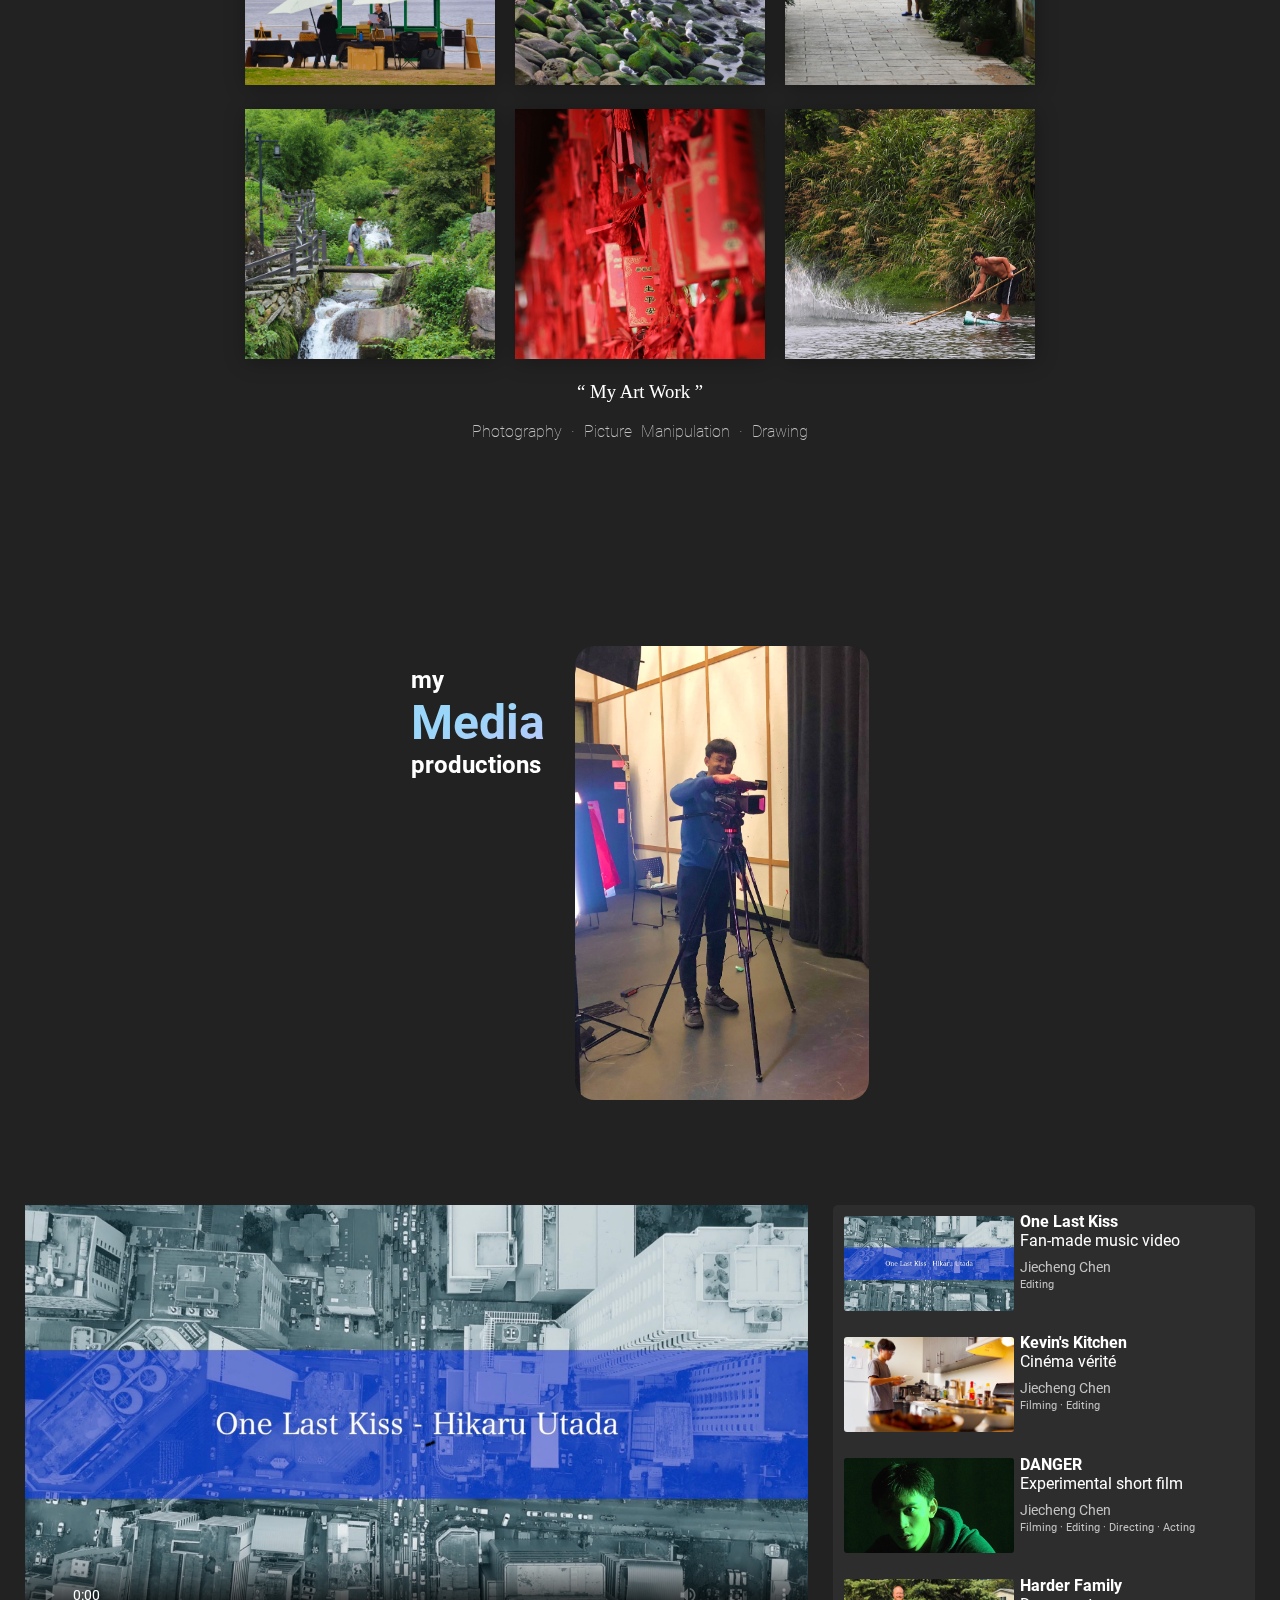
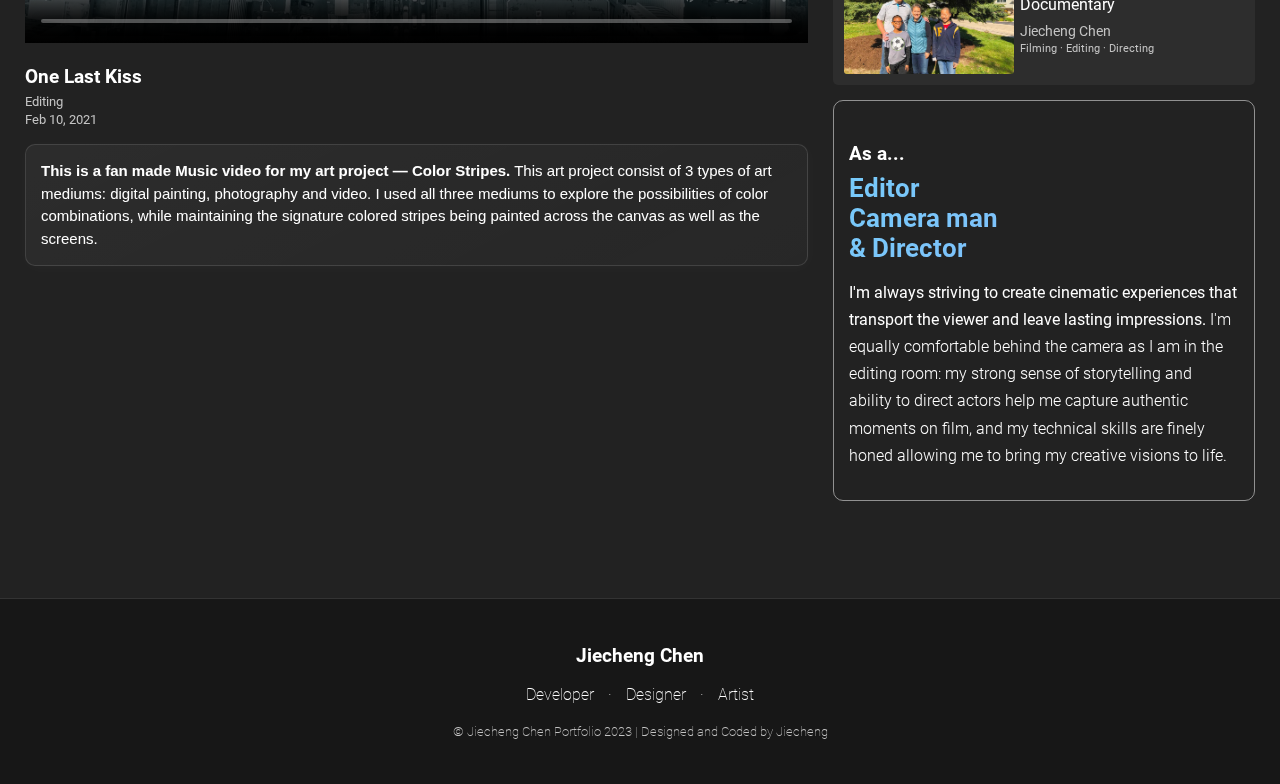
==== commit f219b79a: "fix video for ios" ====
--- a/art.html
+++ b/art.html
@@ -188,7 +188,8 @@
                     
                     <div id="videoDescription">
                         <video width="400" poster="./images/artGallery/MV.jpeg" controls="ture" playsinline>
-                            <source src="./media/OneLastKissMV.webm">
+                            <source src="./media/OneLastKissMV.webm" type="video/webm">
+                            <source src="./media/OneLastKissMV.mov">
                             Your browser does not support HTML video.
                         </video>
                         <h3>One Last Kiss</h3>
